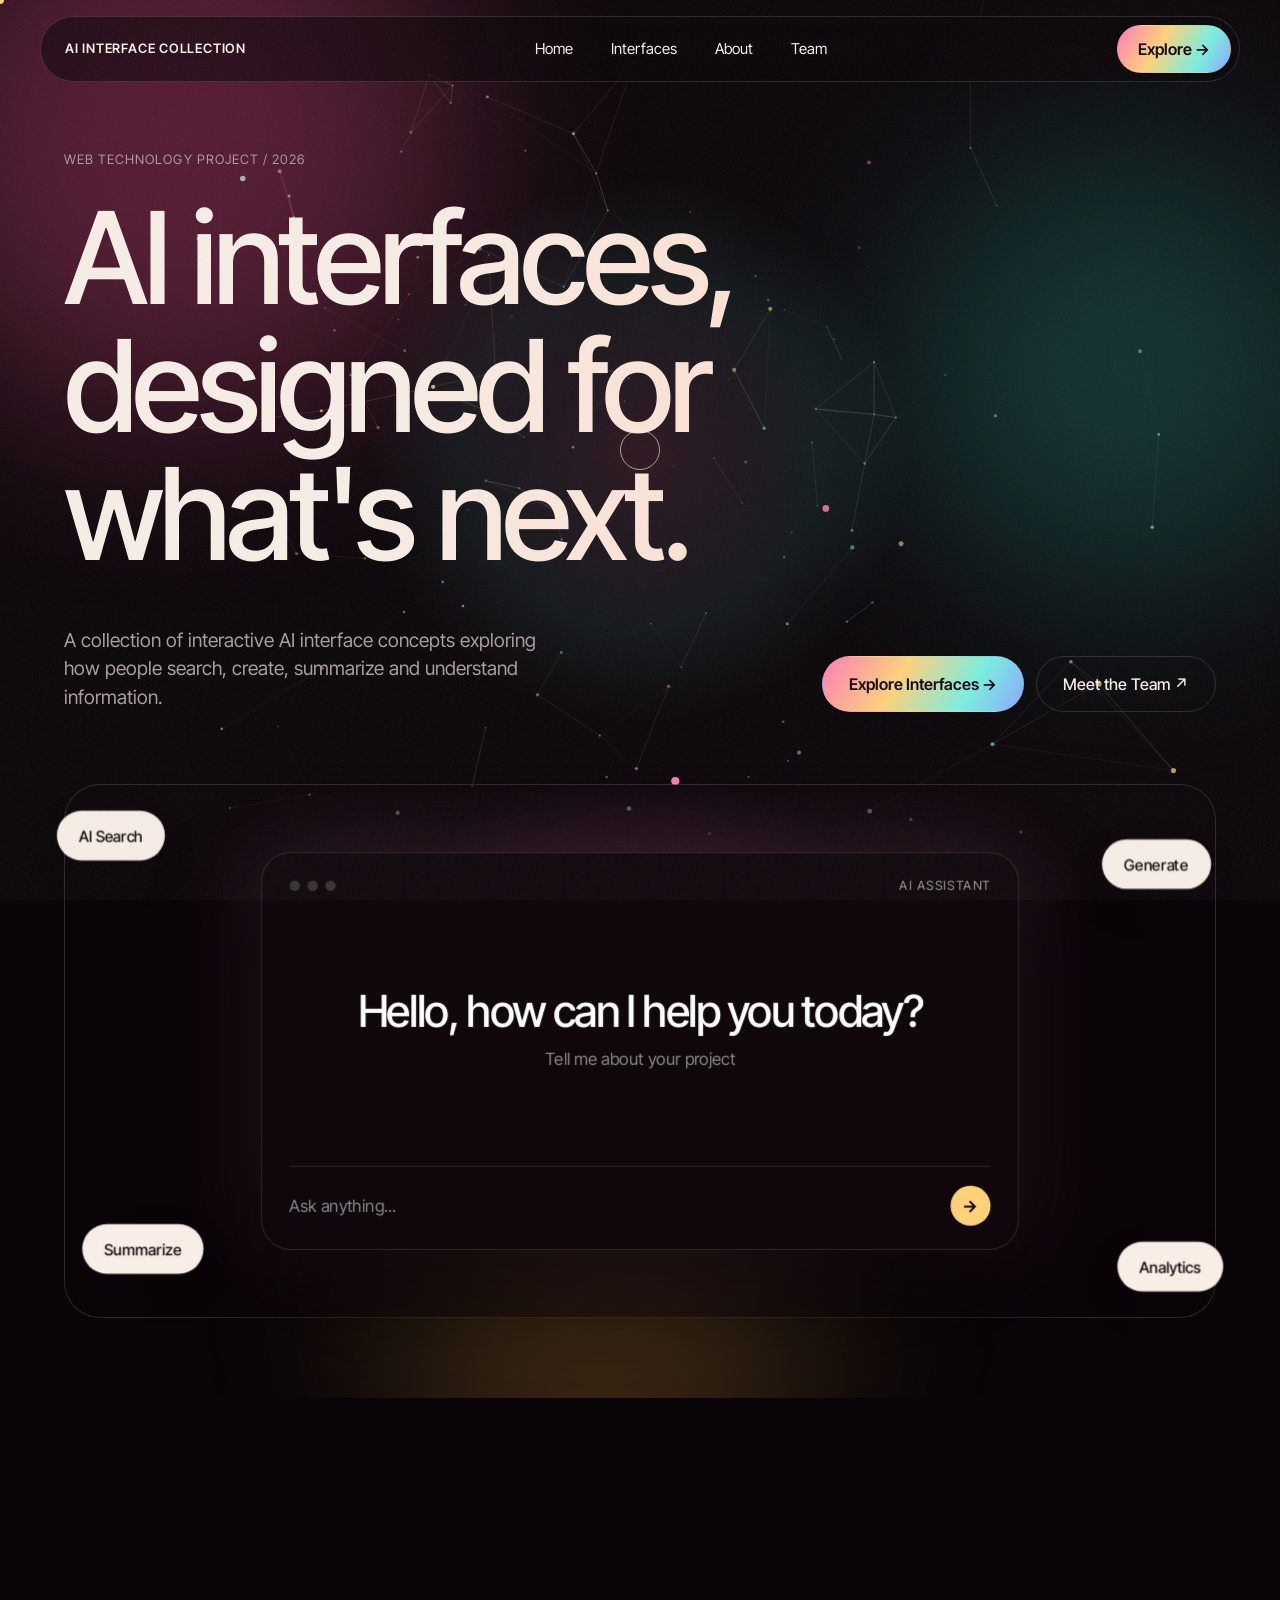
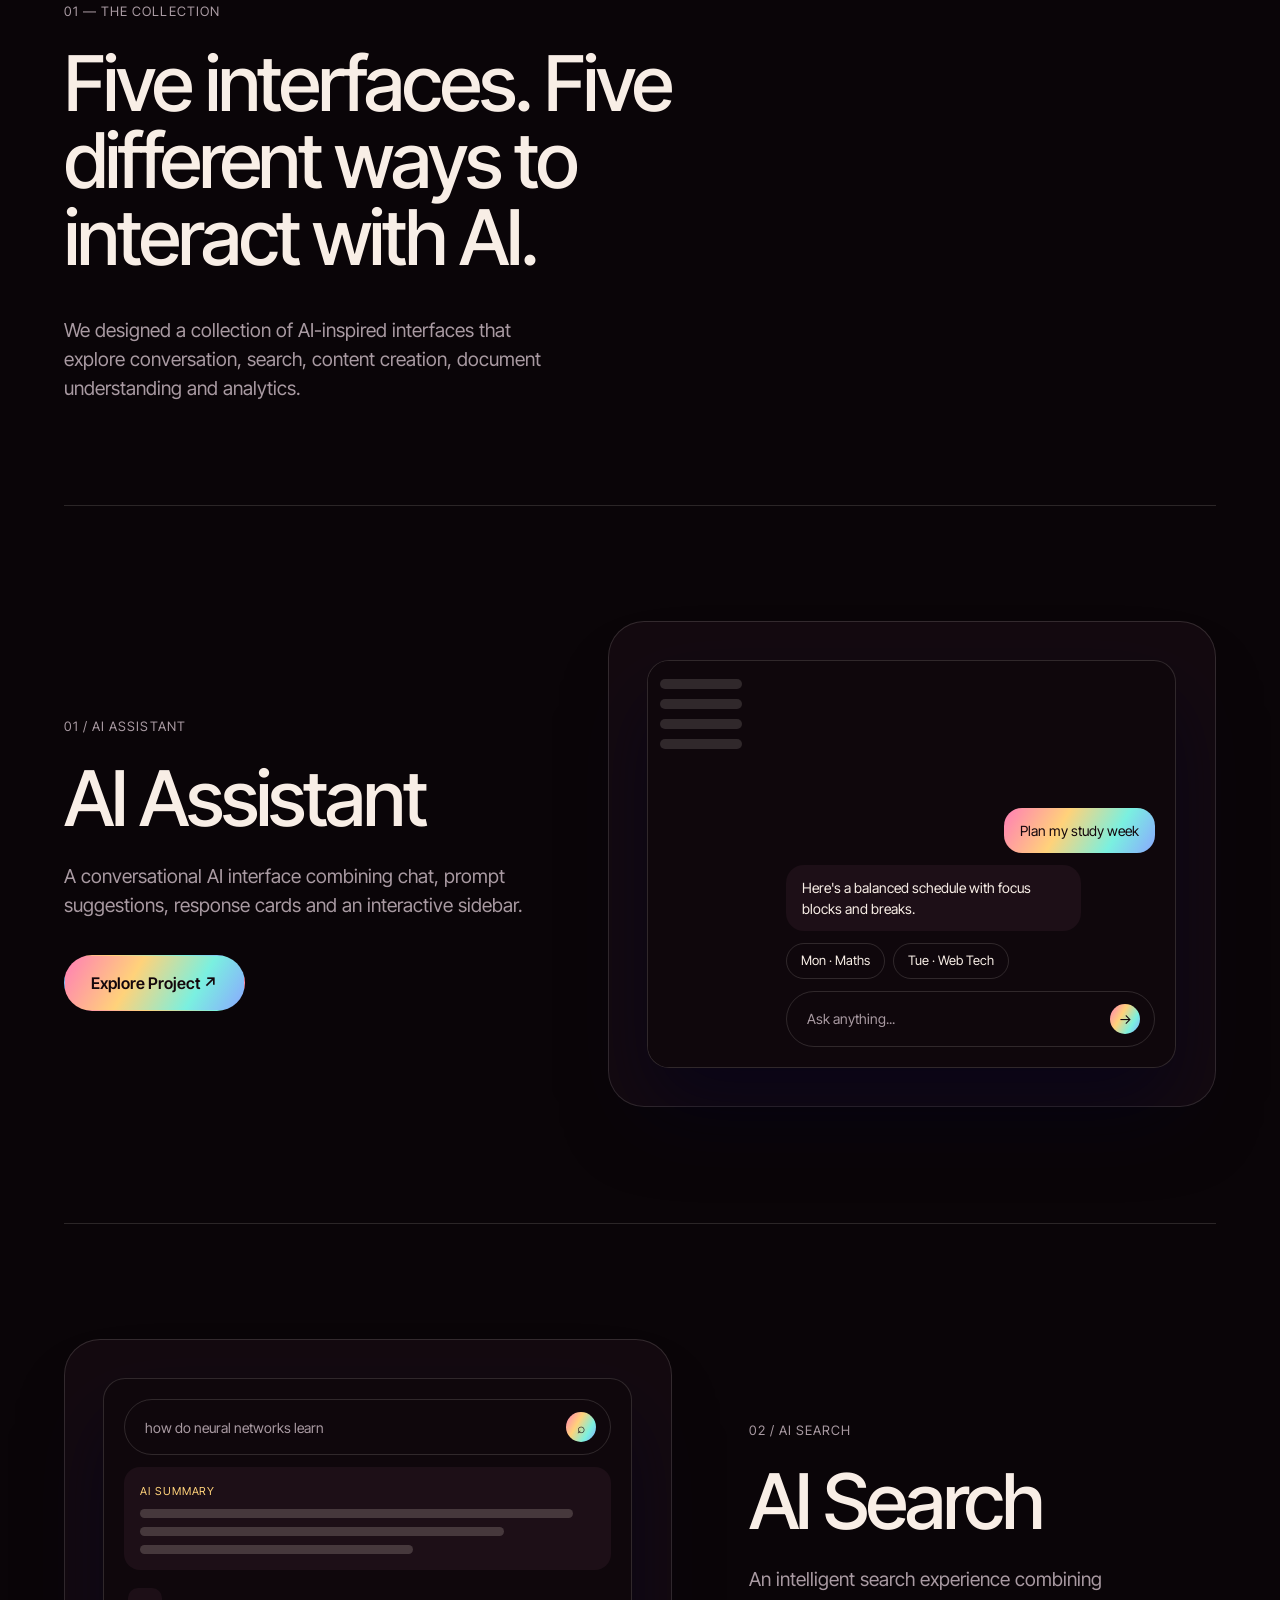
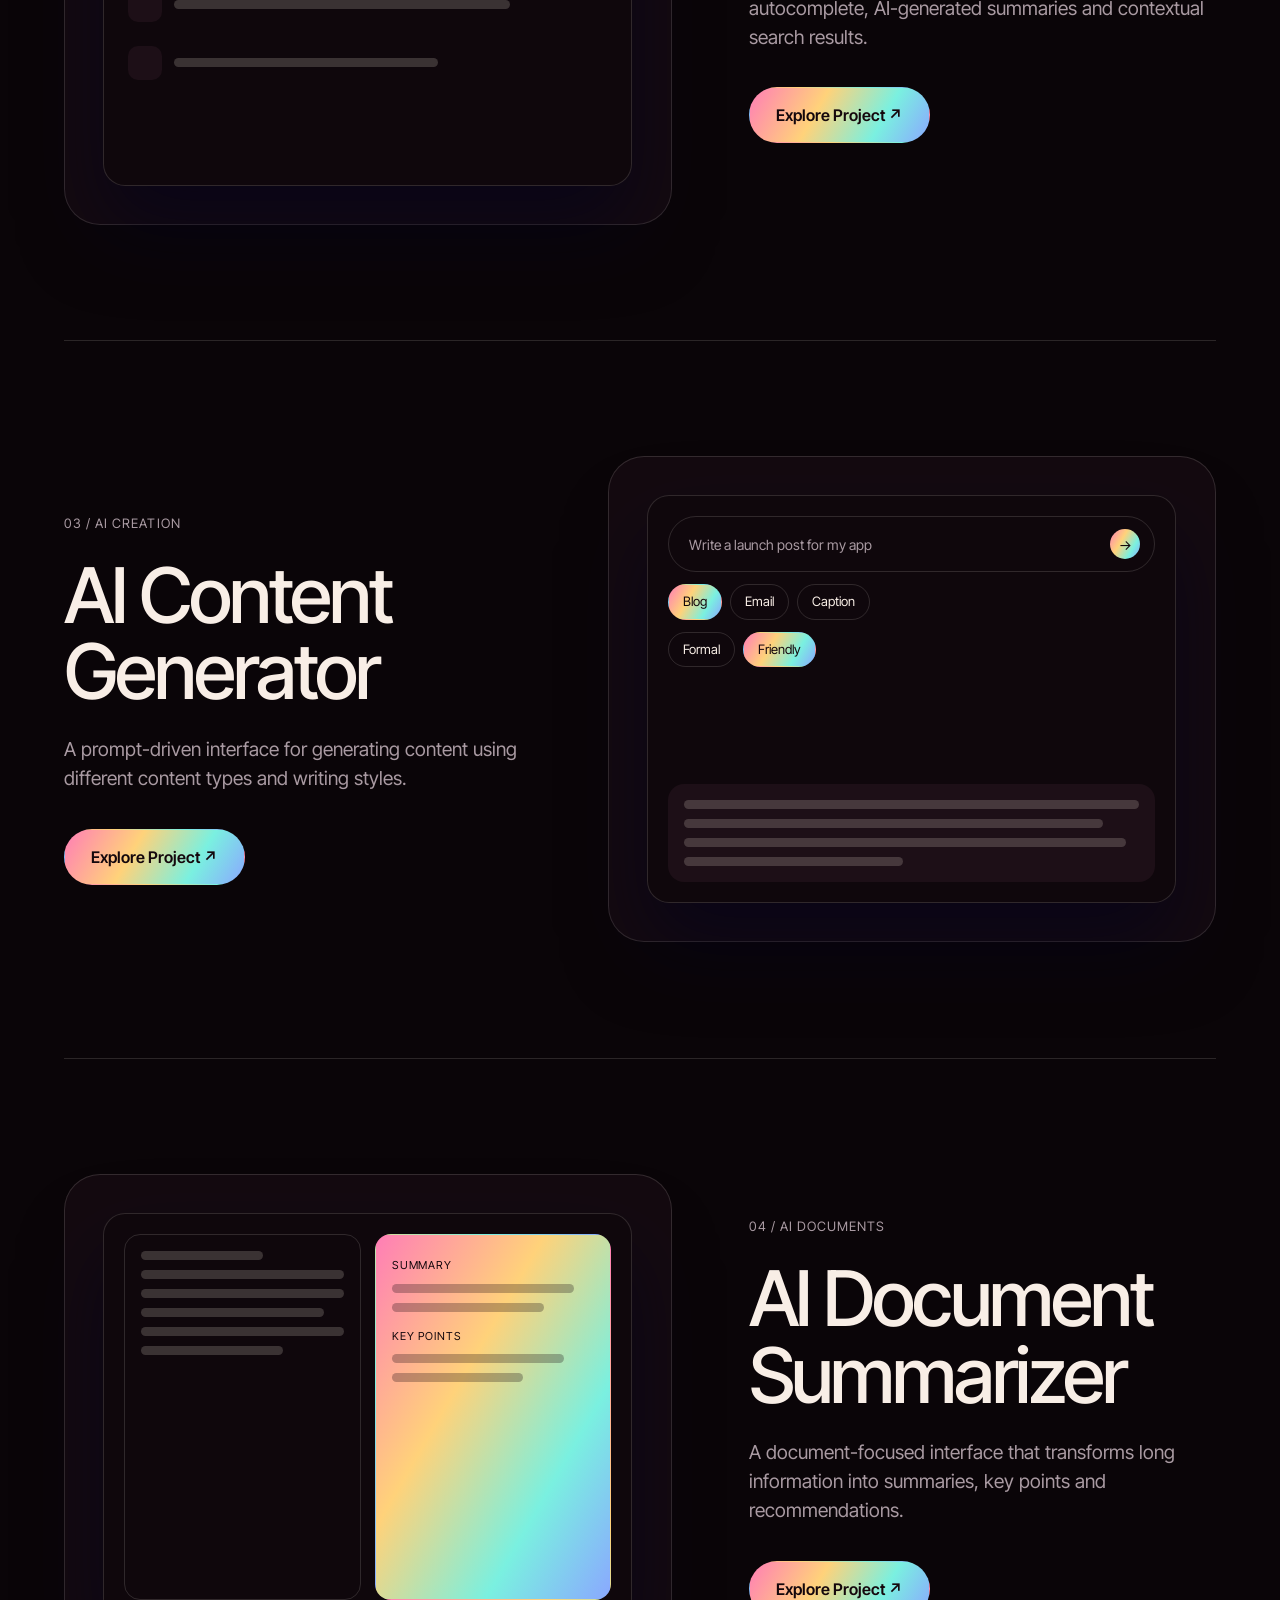
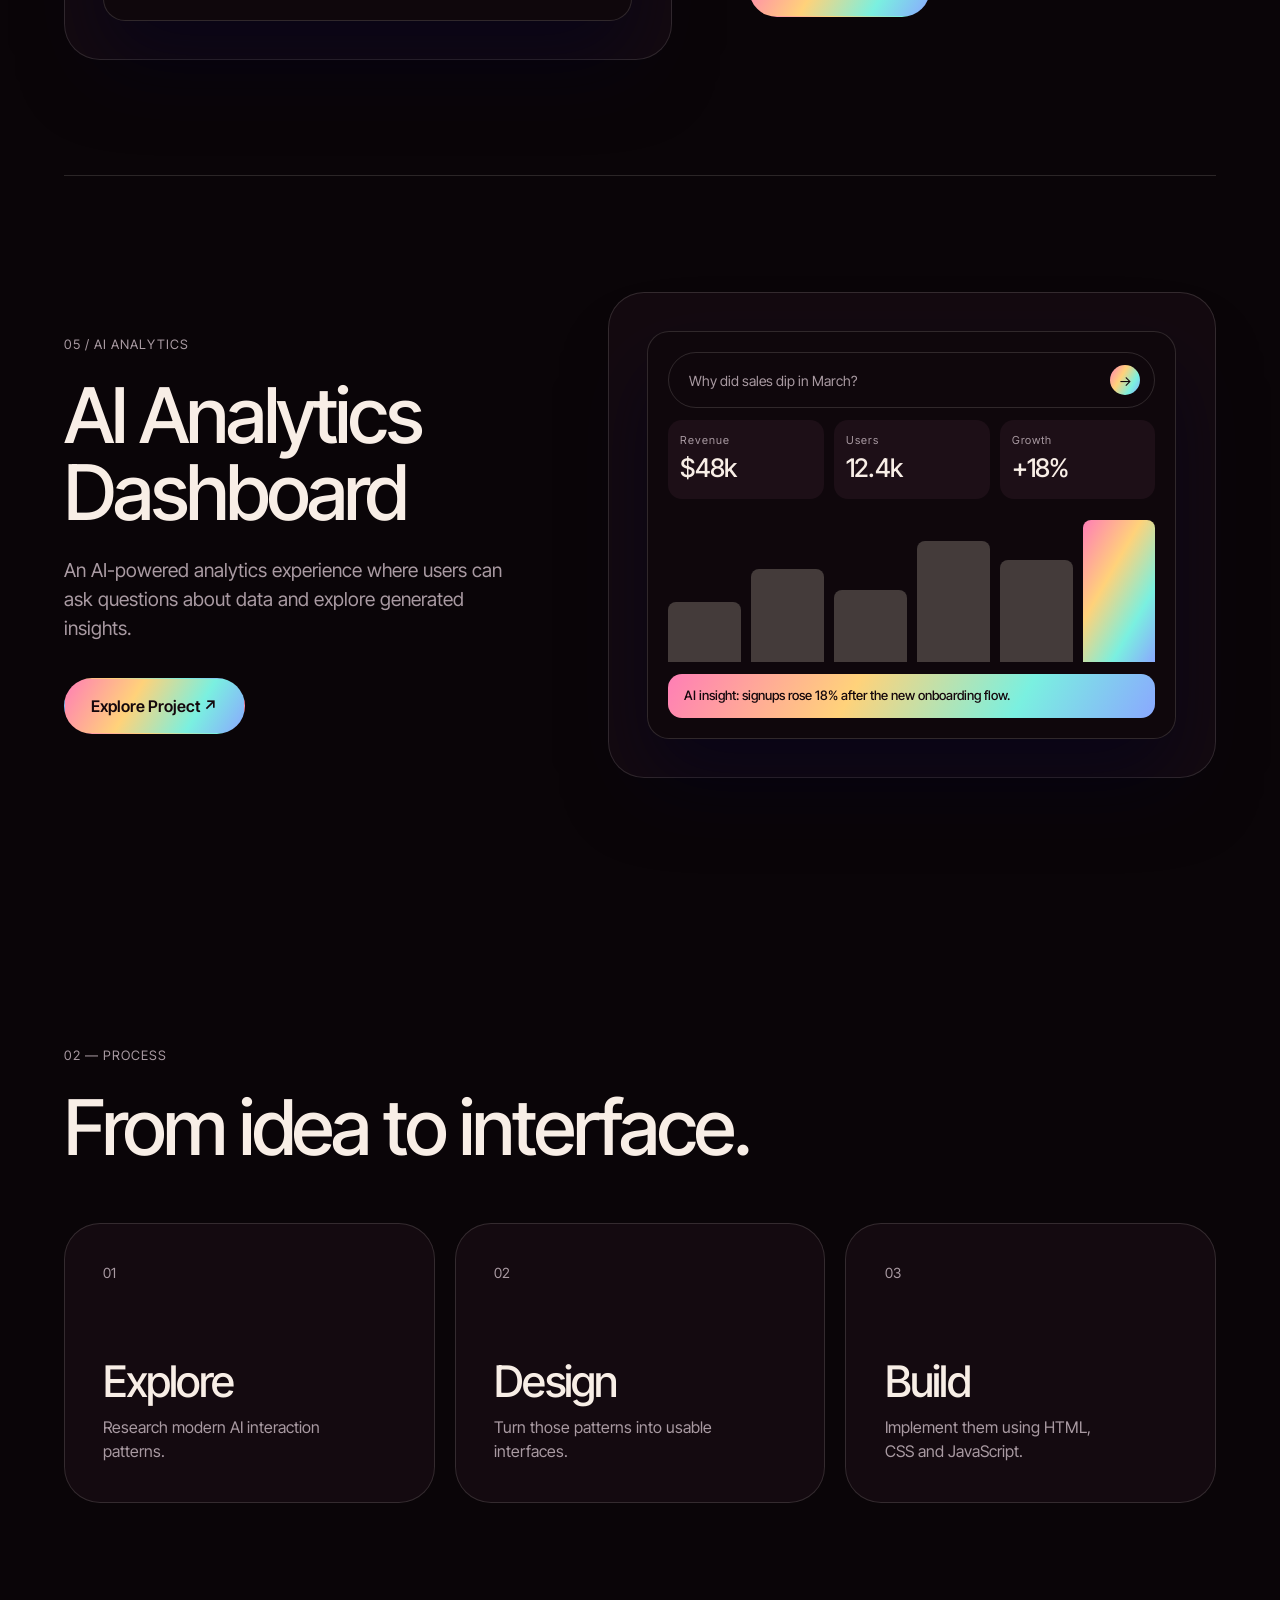
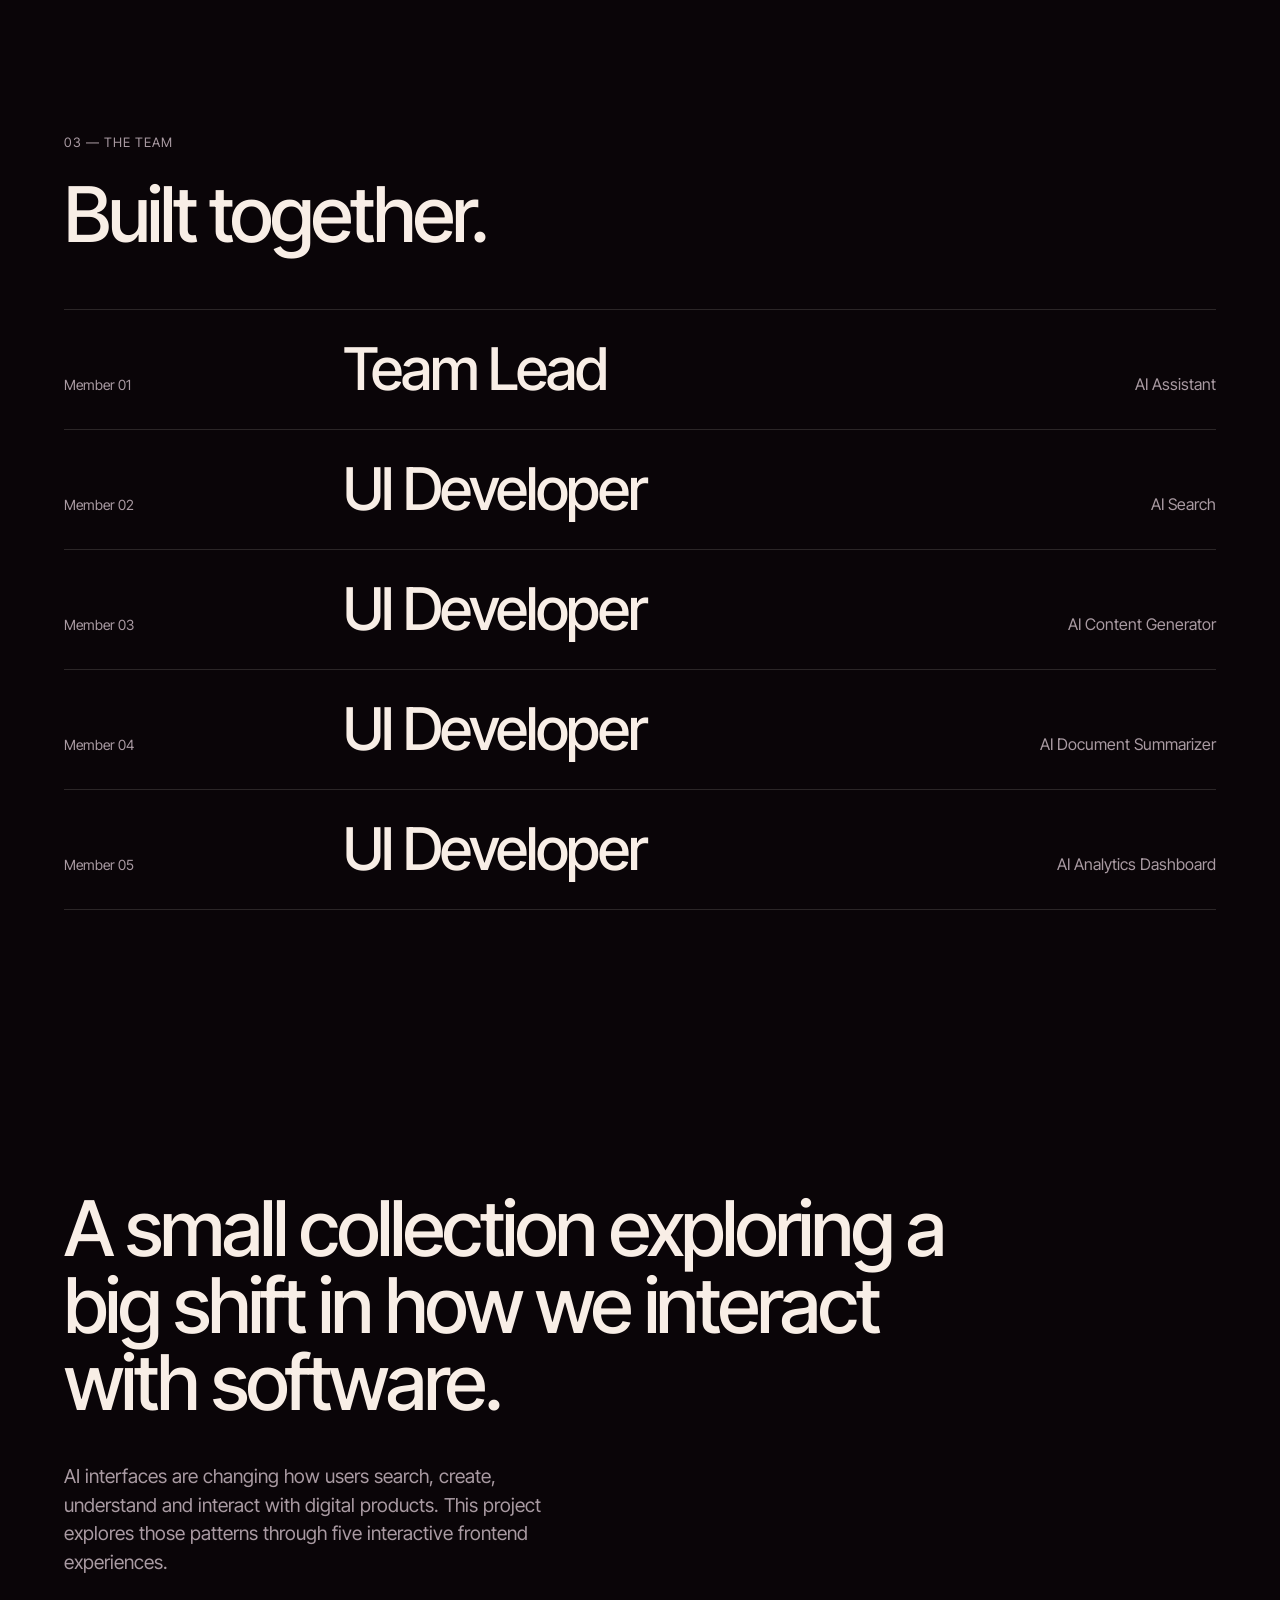
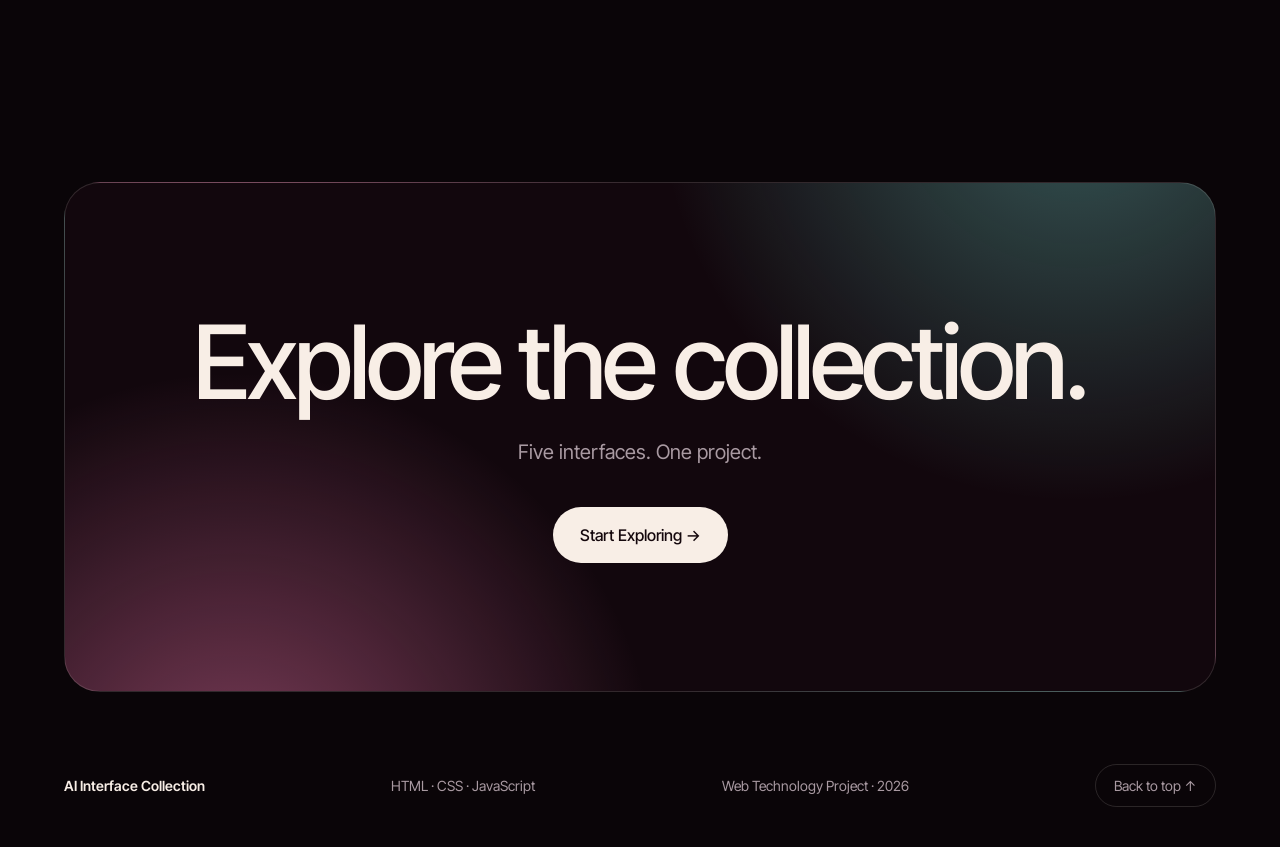
==== index.html @ 24aa1810 "Add files via upload" ====
<!DOCTYPE html>
<html lang="en">
<head>
<meta charset="UTF-8">
<meta name="viewport" content="width=device-width, initial-scale=1">
<title>AI Interface Collection</title>
<link rel="preconnect" href="https://fonts.googleapis.com">
<link rel="preconnect" href="https://fonts.gstatic.com" crossorigin>
<link href="https://fonts.googleapis.com/css2?family=Inter+Tight:wght@400;500;600&display=swap" rel="stylesheet">
<link rel="stylesheet" href="style.css">
</head>
<body>
    <canvas id="bg3d"></canvas>

<!-- NAVIGATION -->
<header class="nav" id="nav">
  <a href="#home" class="logo">AI INTERFACE COLLECTION</a>
  <nav class="links" id="links">
    <a href="#home">Home</a>
    <a href="#interfaces">Interfaces</a>
    <a href="#about">About</a>
    <a href="#team">Team</a>
  </nav>
  <a href="#interfaces" class="pill">Explore →</a>
  <button class="burger" id="burger" aria-label="Open menu"><span></span><span></span></button>
</header>

<main>
<!-- HERO -->
<section class="hero" id="home">
    <div class="aurora"><i></i><i></i><i></i></div>
  <p class="label">WEB TECHNOLOGY PROJECT / 2026</p>
  <h1>AI interfaces,<br>designed for<br>what's next.</h1>
  <div class="hero-row">
    <p class="lead">A collection of interactive AI interface concepts exploring how people search, create, summarize and understand information.</p>
    <div class="btns">
      <a class="btn dark" href="#interfaces">Explore Interfaces →</a>
      <a class="btn" href="#team">Meet the Team ↗</a>
    </div>
  </div>

  <div class="stage">
    <div class="panel">
      <div class="panel-top"><i></i><i></i><i></i><span>AI ASSISTANT</span></div>
      <div class="panel-body">
        <h3>Hello, how can I help you today?</h3>
        <p>Tell me about your project</p>
      </div>
      <div class="panel-input"><span>Ask anything...</span><b>→</b></div>
    </div>
    <span class="chip c1">AI Search</span>
    <span class="chip c2">Generate</span>
    <span class="chip c3">Summarize</span>
    <span class="chip c4">Analytics</span>
  </div>
</section>

<!-- INTRO -->
<section class="intro">
  <p class="label">01 — THE COLLECTION</p>
  <h2>Five interfaces. Five different ways to interact with AI.</h2>
  <p class="lead">We designed a collection of AI-inspired interfaces that explore conversation, search, content creation, document understanding and analytics.</p>
</section>

<!-- PROJECTS -->
<section class="projects" id="interfaces">

  <article class="project rv">
    <div class="info">
      <p class="label">01 / AI ASSISTANT</p>
      <h2>AI Assistant</h2>
      <p class="lead">A conversational AI interface combining chat, prompt suggestions, response cards and an interactive sidebar.</p>
      <a class="btn dark" href="ai-assistant/index.html">Explore Project ↗</a>
    </div>
    <div class="shot"><div class="win chat">
      <aside><i></i><i></i><i></i><i></i></aside>
      <div class="col">
        <div class="bub me">Plan my study week</div>
        <div class="bub ai">Here's a balanced schedule with focus blocks and breaks.</div>
        <div class="cards"><span class="tag">Mon · Maths</span><span class="tag">Tue · Web Tech</span></div>
        <div class="field">Ask anything...<b>→</b></div>
      </div>
    </div></div>
  </article>

  <article class="project rev rv">
    <div class="info">
      <p class="label">02 / AI SEARCH</p>
      <h2>AI Search</h2>
      <p class="lead">An intelligent search experience combining autocomplete, AI-generated summaries and contextual search results.</p>
      <a class="btn dark" href="ai-search/index.html">Explore Project ↗</a>
    </div>
    <div class="shot"><div class="win">
      <div class="field">how do neural networks learn<b>⌕</b></div>
      <div class="sum"><small>AI SUMMARY</small><div class="ln" style="--w:95%"></div><div class="ln" style="--w:80%"></div><div class="ln" style="--w:60%"></div></div>
      <div class="res"><b></b><div class="ln" style="--w:70%"></div></div>
      <div class="res"><b></b><div class="ln" style="--w:55%"></div></div>
    </div></div>
  </article>

  <article class="project rv">
    <div class="info">
      <p class="label">03 / AI CREATION</p>
      <h2>AI Content Generator</h2>
      <p class="lead">A prompt-driven interface for generating content using different content types and writing styles.</p>
      <a class="btn dark" href="ai-content-generator/index.html">Explore Project ↗</a>
    </div>
    <div class="shot"><div class="win">
      <div class="field">Write a launch post for my app<b>→</b></div>
      <div class="cards"><span class="tag on">Blog</span><span class="tag">Email</span><span class="tag">Caption</span></div>
      <div class="cards"><span class="tag">Formal</span><span class="tag on">Friendly</span></div>
      <div class="out"><div class="ln" style="--w:100%"></div><div class="ln" style="--w:92%"></div><div class="ln" style="--w:97%"></div><div class="ln" style="--w:48%"></div></div>
    </div></div>
  </article>

  <article class="project rev rv">
    <div class="info">
      <p class="label">04 / AI DOCUMENTS</p>
      <h2>AI Document Summarizer</h2>
      <p class="lead">A document-focused interface that transforms long information into summaries, key points and recommendations.</p>
      <a class="btn dark" href="ai-document-summarizer/index.html">Explore Project ↗</a>
    </div>
    <div class="shot"><div class="win split">
      <div class="doc"><div class="ln" style="--w:60%"></div><div class="ln" style="--w:100%"></div><div class="ln" style="--w:100%"></div><div class="ln" style="--w:90%"></div><div class="ln" style="--w:100%"></div><div class="ln" style="--w:70%"></div></div>
      <div class="doc dark-doc"><small>SUMMARY</small><div class="ln" style="--w:90%"></div><div class="ln" style="--w:75%"></div><small>KEY POINTS</small><div class="ln" style="--w:85%"></div><div class="ln" style="--w:65%"></div></div>
    </div></div>
  </article>

  <article class="project rv">
    <div class="info">
      <p class="label">05 / AI ANALYTICS</p>
      <h2>AI Analytics Dashboard</h2>
      <p class="lead">An AI-powered analytics experience where users can ask questions about data and explore generated insights.</p>
      <a class="btn dark" href="ai-analytics-dashboard/index.html">Explore Project ↗</a>
    </div>
    <div class="shot"><div class="win">
      <div class="field">Why did sales dip in March?<b>→</b></div>
      <div class="stats"><div><small>Revenue</small><strong>$48k</strong></div><div><small>Users</small><strong>12.4k</strong></div><div><small>Growth</small><strong>+18%</strong></div></div>
      <div class="bars"><i style="--h:40%"></i><i style="--h:62%"></i><i style="--h:48%"></i><i style="--h:80%"></i><i style="--h:68%"></i><i class="hi" style="--h:94%"></i></div>
      <div class="insight">AI insight: signups rose 18% after the new onboarding flow.</div>
    </div></div>
  </article>
</section>

<!-- PROCESS -->
<section class="process">
  <p class="label">02 — PROCESS</p>
  <h2>From idea to interface.</h2>
  <div class="steps">
    <div class="step rv"><span>01</span><h3>Explore</h3><p>Research modern AI interaction patterns.</p></div>
    <div class="step rv"><span>02</span><h3>Design</h3><p>Turn those patterns into usable interfaces.</p></div>
    <div class="step rv"><span>03</span><h3>Build</h3><p>Implement them using HTML, CSS and JavaScript.</p></div>
  </div>
</section>

<!-- TEAM -->
<section class="team" id="team">
  <p class="label">03 — THE TEAM</p>
  <h2>Built together.</h2>
  <ul class="members">
    <li class="rv"><span>Member 01</span><h3>Team Lead</h3><em>AI Assistant</em></li>
    <li class="rv"><span>Member 02</span><h3>UI Developer</h3><em>AI Search</em></li>
    <li class="rv"><span>Member 03</span><h3>UI Developer</h3><em>AI Content Generator</em></li>
    <li class="rv"><span>Member 04</span><h3>UI Developer</h3><em>AI Document Summarizer</em></li>
    <li class="rv"><span>Member 05</span><h3>UI Developer</h3><em>AI Analytics Dashboard</em></li>
  </ul>
</section>

<!-- ABOUT -->
<section class="about" id="about">
  <h2>A small collection exploring a big shift in how we interact with software.</h2>
  <p class="lead">AI interfaces are changing how users search, create, understand and interact with digital products. This project explores those patterns through five interactive frontend experiences.</p>
</section>

<!-- CTA -->
<section class="cta">
  <div class="cta-box">
    <h2>Explore the collection.</h2>
    <p>Five interfaces. One project.</p>
    <button class="btn light" id="startBtn">Start Exploring →</button>
  </div>
</section>
</main>

<footer>
  <strong>AI Interface Collection</strong>
  <span>HTML · CSS · JavaScript</span>
  <span>Web Technology Project · 2026</span>
  <button id="toTop">Back to top ↑</button>
</footer>

<script src="script.js"></script>
</body>
</html>
---- style.css ----
:root{--ink:#0a0a0a;--paper:#fff;--off:#f5f5f3;--line:#e4e4e0;--mute:#6b6b66;--acc:#4f5bff;--r:36px}
*{box-sizing:border-box;margin:0;padding:0}
html{scroll-behavior:smooth;scroll-padding-top:90px}
body{font-family:'Inter Tight',system-ui,sans-serif;background:var(--paper);color:var(--ink);line-height:1.5;-webkit-font-smoothing:antialiased}
a{color:inherit;text-decoration:none}
ul{list-style:none}
button{font:inherit;color:inherit;border:0;background:none;cursor:pointer}
:focus-visible{outline:2px solid var(--acc);outline-offset:3px}
section,footer{padding-left:clamp(20px,5vw,72px);padding-right:clamp(20px,5vw,72px)}

/* Type */
h1,h2,h3{font-weight:500;letter-spacing:-.04em;line-height:1}
h1{font-size:clamp(52px,10vw,150px)}
h2{font-size:clamp(36px,6vw,92px)}
.label{font-size:13px;letter-spacing:.08em;color:var(--mute);margin-bottom:24px}
.lead{font-size:clamp(17px,1.5vw,22px);color:var(--mute);max-width:46ch;line-height:1.5}

/* Buttons */
.btn,.pill{display:inline-flex;align-items:center;gap:8px;padding:15px 26px;border-radius:999px;border:1px solid var(--line);font-weight:500;transition:.3s}
.btn:hover{transform:translateY(-3px);border-color:var(--ink)}
.btn.dark,.pill{background:var(--ink);color:#fff;border-color:var(--ink)}
.btn.dark:hover,.pill:hover{background:var(--acc);border-color:var(--acc)}
.btn.light{background:#fff;color:var(--ink)}
.btn.light:hover{background:var(--acc);color:#fff}
.pill{padding:11px 20px}

/* Nav */
.nav{position:fixed;top:16px;left:50%;transform:translateX(-50%);width:min(1200px,calc(100% - 32px));z-index:50;display:flex;align-items:center;justify-content:space-between;gap:20px;padding:8px 8px 8px 24px;border-radius:999px;background:rgba(255,255,255,.6);backdrop-filter:blur(14px);border:1px solid transparent;transition:.35s}
.nav.scrolled{background:rgba(255,255,255,.92);border-color:var(--line);box-shadow:0 10px 40px rgba(0,0,0,.08);top:10px}
.logo{font-weight:600;font-size:13px;letter-spacing:.06em}
.links{display:flex;gap:6px}
.links a{padding:9px 16px;border-radius:999px;font-size:15px;transition:.25s}
.links a:hover{background:var(--off)}
.burger{display:none;width:44px;height:44px;border-radius:50%;background:var(--ink);position:relative}
.burger span{position:absolute;left:14px;width:16px;height:2px;background:#fff;transition:.3s}
.burger span:first-child{top:17px}.burger span:last-child{top:25px}
.burger.open span:first-child{top:21px;transform:rotate(45deg)}
.burger.open span:last-child{top:21px;transform:rotate(-45deg)}

/* Hero */
.hero{min-height:100vh;padding-top:150px;padding-bottom:80px}
.hero-row{display:flex;justify-content:space-between;align-items:flex-end;gap:32px;flex-wrap:wrap;margin-top:48px}
.btns{display:flex;gap:12px;flex-wrap:wrap}
.stage{position:relative;margin-top:72px;background:var(--off);border-radius:var(--r);padding:clamp(24px,6vw,80px);display:grid;place-items:center}
.panel{width:min(720px,100%);background:var(--ink);color:#fff;border-radius:28px;padding:22px 26px;box-shadow:0 40px 90px rgba(0,0,0,.25);animation:float 7s ease-in-out infinite}
.panel-top{display:flex;gap:7px;align-items:center;font-size:12px;letter-spacing:.08em;color:#9a9a96}
.panel-top i{width:10px;height:10px;border-radius:50%;background:#333}
.panel-top span{margin-left:auto}
.panel-body{padding:clamp(40px,7vw,90px) 0;text-align:center}
.panel-body h3{font-size:clamp(24px,3.4vw,42px)}
.panel-body p{color:#8a8a86;margin-top:12px}
.panel-input{display:flex;justify-content:space-between;align-items:center;border-top:1px solid #2a2a2a;padding-top:18px;color:#8a8a86}
.panel-input b{width:38px;height:38px;border-radius:50%;background:var(--acc);color:#fff;display:grid;place-items:center}
.chip{position:absolute;background:#fff;padding:12px 20px;border-radius:999px;font-size:14px;font-weight:500;box-shadow:0 14px 40px rgba(0,0,0,.1);transition:.4s;animation:float 6s ease-in-out infinite}
.chip:hover{transform:scale(1.1) rotate(-3deg);background:var(--acc);color:#fff}
.c1{top:9%;left:4%}.c2{top:14%;right:5%;animation-delay:-2s}.c3{bottom:12%;left:6%;animation-delay:-4s}.c4{bottom:9%;right:4%;animation-delay:-1s}
@keyframes float{50%{transform:translateY(-10px)}}

/* Intro / About */
.intro,.about{padding-top:clamp(100px,16vw,240px);padding-bottom:clamp(60px,8vw,120px)}
.intro h2,.about h2{max-width:16ch;margin-bottom:40px}
.about h2{max-width:20ch}

/* Projects */
.project{display:grid;grid-template-columns:1fr 1.3fr;gap:clamp(32px,6vw,96px);align-items:center;padding:clamp(60px,9vw,140px) 0;border-top:1px solid var(--line)}
.project.rev{grid-template-columns:1.3fr 1fr}
.project.rev .info{order:2}
.info h2{margin-bottom:24px}
.info .lead{margin-bottom:36px}
.shot{background:var(--off);border-radius:var(--r);padding:clamp(18px,3vw,44px);aspect-ratio:5/4;transition:.5s cubic-bezier(.2,.8,.2,1)}
.project:hover .shot{transform:scale(1.02);background:#ecece9}
.win{height:100%;background:#fff;border:1px solid var(--line);border-radius:22px;box-shadow:0 24px 60px rgba(0,0,0,.07);padding:20px;display:flex;flex-direction:column;gap:12px;overflow:hidden}
.field{display:flex;justify-content:space-between;align-items:center;border:1px solid var(--line);border-radius:999px;padding:12px 14px 12px 20px;font-size:14px;color:var(--mute)}
.field b{width:30px;height:30px;border-radius:50%;background:var(--ink);color:#fff;display:grid;place-items:center;font-weight:400}
.ln{height:9px;border-radius:5px;background:var(--line);width:var(--w,100%)}
.tag{padding:7px 14px;border-radius:999px;border:1px solid var(--line);font-size:13px}
.tag.on{background:var(--ink);color:#fff;border-color:var(--ink)}
.cards{display:flex;gap:8px;flex-wrap:wrap}
small{font-size:11px;letter-spacing:.08em;color:var(--mute)}
/* chat */
.chat{flex-direction:row;padding:0}
.chat aside{width:20%;background:var(--off);padding:18px 12px;display:flex;flex-direction:column;gap:10px}
.chat aside i{height:10px;border-radius:5px;background:var(--line)}
.chat .col{flex:1;padding:20px;display:flex;flex-direction:column;gap:12px;justify-content:flex-end}
.bub{padding:12px 16px;border-radius:18px;font-size:14px;max-width:80%}
.bub.me{align-self:flex-end;background:var(--ink);color:#fff}
.bub.ai{background:var(--off)}
/* search */
.sum{background:var(--off);border-radius:16px;padding:16px;display:flex;flex-direction:column;gap:9px}
.sum small{color:var(--acc)}
.res{display:flex;gap:12px;align-items:center;padding:6px 4px}
.res b{width:34px;height:34px;border-radius:10px;background:var(--line);flex:none}
.res .ln{flex:1;width:auto;max-width:var(--w)}
/* generator */
.out{margin-top:auto;display:flex;flex-direction:column;gap:10px;padding:16px;border-radius:16px;background:var(--off)}
/* summarizer */
.split{flex-direction:row;gap:14px}
.doc{flex:1;border:1px solid var(--line);border-radius:16px;padding:16px;display:flex;flex-direction:column;gap:10px}
.dark-doc{background:var(--ink);border-color:var(--ink)}
.dark-doc .ln{background:#333}
.dark-doc small{color:#9a9a96;margin-top:6px}
/* analytics */
.stats{display:grid;grid-template-columns:repeat(3,1fr);gap:10px}
.stats div{background:var(--off);border-radius:14px;padding:12px}
.stats small{display:block}
.stats strong{font-size:clamp(18px,2vw,26px);font-weight:500;letter-spacing:-.03em}
.bars{flex:1;display:flex;align-items:flex-end;gap:10px;min-height:70px}
.bars i{flex:1;height:var(--h);background:var(--line);border-radius:8px 8px 0 0;transition:.4s}
.bars i.hi{background:var(--acc)}
.project:hover .bars i{background:#cfcfca}.project:hover .bars i.hi{background:var(--acc)}
.insight{background:var(--ink);color:#fff;border-radius:14px;padding:12px 16px;font-size:13px}

/* Process */
.process,.team{padding-top:clamp(80px,12vw,180px);padding-bottom:clamp(40px,6vw,80px)}
.process h2,.team h2{margin-bottom:56px}
.steps{display:grid;grid-template-columns:repeat(3,1fr);gap:20px}
.step{background:var(--off);border-radius:var(--r);padding:clamp(28px,3vw,44px);min-height:280px;display:flex;flex-direction:column;transition:.4s}
.step:hover{background:var(--ink);color:#fff;transform:translateY(-6px)}
.step span{font-size:14px;color:var(--mute);margin-bottom:auto}
.step h3{font-size:clamp(30px,3.4vw,48px);margin:60px 0 12px}
.step p{color:var(--mute);max-width:26ch}

/* Team */
.members li{display:grid;grid-template-columns:1fr 2fr 1.3fr;align-items:baseline;gap:20px;padding:30px 0;border-top:1px solid var(--line);transition:.35s}
.members li:last-child{border-bottom:1px solid var(--line)}
.members li:hover{padding-left:20px;color:var(--acc)}
.members span{font-size:14px;color:var(--mute)}
.members h3{font-size:clamp(28px,4.6vw,68px)}
.members em{font-style:normal;color:var(--mute);text-align:right}

/* CTA */
.cta{padding-top:clamp(60px,8vw,120px);padding-bottom:40px}
.cta-box{background:var(--ink);color:#fff;border-radius:var(--r);padding:clamp(60px,10vw,160px) clamp(24px,5vw,80px);text-align:center}
.cta-box h2{font-size:clamp(40px,8vw,120px);margin-bottom:24px}
.cta-box p{color:#8a8a86;font-size:20px;margin-bottom:40px}

/* Footer */
footer{display:flex;justify-content:space-between;align-items:center;gap:20px;flex-wrap:wrap;padding-top:32px;padding-bottom:40px;font-size:14px;color:var(--mute)}
footer strong{color:var(--ink);font-weight:600}
footer button{padding:10px 18px;border:1px solid var(--line);border-radius:999px;transition:.3s}
footer button:hover{background:var(--ink);color:#fff}

/* Reveal */
.rv{opacity:0;transform:translateY(32px);transition:opacity .9s ease,transform .9s cubic-bezier(.2,.8,.2,1)}
.rv.in{opacity:1;transform:none}

/* Tablet */
@media(max-width:1000px){
  .project,.project.rev{grid-template-columns:1fr}
  .project.rev .info{order:0}
  .steps{grid-template-columns:1fr}
  .step{min-height:220px}
  .members li{grid-template-columns:1fr 1fr}
  .members h3{grid-column:1/-1;order:2}
  .members em{text-align:right}
}
/* Mobile */
@media(max-width:700px){
  .burger{display:block}
  .pill{display:none}
  .links{position:absolute;top:calc(100% + 8px);left:0;right:0;flex-direction:column;background:#fff;border:1px solid var(--line);border-radius:28px;padding:12px;box-shadow:0 20px 50px rgba(0,0,0,.12);display:none}
  .links.open{display:flex}
  .links a{padding:14px 16px;font-size:18px}
  .hero{padding-top:120px}
  .chip{display:none}
  footer{flex-direction:column;align-items:flex-start}
  .shot{aspect-ratio:auto;min-height:340px}
}
@media(prefers-reduced-motion:reduce){
  *{animation:none!important;transition:none!important;scroll-behavior:auto!important}
  .rv{opacity:1;transform:none}
}
/* ===== Klein Voltage palette + 3D background (edit colors here only) ===== */
:root{
  --paper:#1024ff; --ink:#fff4e0; --off:#0b16c4; --line:rgba(255,244,224,.22); --mute:#b8bfff;
  --acc:#d6ff3d; --hot:#ff5b1f;
  --card:#050a3f; --card2:#0a1260; --on-acc:#0a0f3a;
  --grad:linear-gradient(135deg,#d6ff3d 0%,#ffb13d 55%,#ff5b1f 100%);
}
body{background:var(--paper)}
#bg3d{position:fixed;inset:0;width:100%;height:100%;z-index:-1;pointer-events:none}

/* Nav + buttons */
.nav{background:color-mix(in srgb,var(--paper) 55%,transparent);border-color:var(--line)}
.nav.scrolled{background:color-mix(in srgb,var(--paper) 90%,transparent);box-shadow:0 10px 40px rgba(0,0,40,.4)}
.links a:hover{background:var(--off)}
.burger{background:var(--acc)}
.burger span{background:var(--on-acc)}
.btn{color:var(--ink)}
.btn.dark,.pill{background:var(--grad);border-color:transparent;color:var(--on-acc);font-weight:600}
.btn.dark:hover,.pill:hover{background:var(--grad);filter:brightness(1.08);box-shadow:0 12px 40px rgba(214,255,61,.4)}
.btn.light{background:var(--ink);color:var(--on-acc)}
.btn.light:hover{background:var(--acc)}
footer button:hover{background:var(--acc);color:var(--on-acc);border-color:transparent}

/* Hero glows */
.hero{position:relative;isolation:isolate}
.aurora{position:absolute;inset:0;z-index:-1;overflow:hidden;pointer-events:none}
.aurora i{position:absolute;border-radius:50%;filter:blur(100px);opacity:.35;translate:calc(var(--ax,0)*50px) calc(var(--ay,0)*50px);animation:drift 14s ease-in-out infinite alternate}
.aurora i:nth-child(1){width:44vw;height:44vw;left:-8%;top:-10%;background:#ff5b1f}
.aurora i:nth-child(2){width:36vw;height:36vw;right:-6%;top:10%;background:#d6ff3d;opacity:.22;animation-delay:-5s}
.aurora i:nth-child(3){width:34vw;height:34vw;left:30%;bottom:-8%;background:#00d9ff;opacity:.3;animation-delay:-9s}
@keyframes drift{to{transform:translate(6vw,4vw) scale(1.15)}}

/* 3D hero stage: panel and chips sit at different depths */
.stage{background:color-mix(in srgb,var(--card) 45%,transparent);border:1px solid var(--line);transform-style:preserve-3d;transform:perspective(1400px) rotateX(var(--rx,0deg)) rotateY(var(--ry,0deg));transition:transform .2s ease-out}
.stage::before{content:"";position:absolute;inset:0;border-radius:inherit;pointer-events:none;background:radial-gradient(500px circle at var(--mx,50%) var(--my,50%),rgba(214,255,61,.16),transparent 60%)}
.panel{background:var(--card);border:1px solid var(--line);transform:translateZ(70px);animation:bob 7s ease-in-out infinite;box-shadow:0 50px 100px rgba(0,0,30,.6),0 0 90px rgba(214,255,61,.15)}
.panel-input b{background:var(--acc);color:var(--on-acc)}
.chip{background:var(--ink);color:var(--on-acc);border:0;transform:translateZ(130px);animation:bob 6s ease-in-out infinite}
.chip:hover{background:var(--acc);transform:translateZ(170px) scale(1.1)}
@keyframes bob{50%{translate:0 -12px}}

/* 3D project previews with glare */
.shot{position:relative;transform-style:preserve-3d;will-change:transform;background:var(--off);border:1px solid var(--line)}
.project:hover .shot{background:var(--card2)}
.shot .win{background:var(--card);border-color:var(--line);transform:translateZ(45px);box-shadow:0 40px 80px rgba(0,0,30,.55)}
.shot::after{content:"";position:absolute;inset:0;border-radius:inherit;pointer-events:none;opacity:0;transition:opacity .3s;transform:translateZ(90px);background:radial-gradient(380px circle at var(--gx,50%) var(--gy,50%),rgba(255,244,224,.18),transparent 60%)}
.shot:hover::after{opacity:1}

/* Mock interface colors */
.ln{background:rgba(255,244,224,.18)}
.chat aside{background:#030733}
.bub.ai,.sum,.out,.stats div,.res b{background:var(--card2)}
.field b,.tag.on,.bub.me{background:var(--acc);color:var(--on-acc);border-color:transparent}
.dark-doc{background:var(--acc);border-color:var(--acc)}
.dark-doc .ln{background:rgba(10,15,58,.3)}
.dark-doc small{color:var(--on-acc)}
.insight{background:var(--acc);color:var(--on-acc);font-weight:500}
.bars i,.project:hover .bars i{background:rgba(255,244,224,.22)}
.bars i.hi,.project:hover .bars i.hi{background:var(--grad)}

/* Process cards + CTA */
.step{background:var(--off);border:1px solid var(--line);transform-style:preserve-3d}
.step:hover{background:var(--acc);color:var(--on-acc)}
.step:hover p,.step:hover span{color:rgba(10,15,58,.7)}
.step.rv.in{transition:transform .15s ease-out,background .4s,color .4s,opacity .9s}
.cta-box{background:var(--acc);color:var(--on-acc)}
.cta-box p{color:rgba(10,15,58,.7)}
.cta-box .btn.light{background:var(--on-acc);color:var(--ink)}
.cta-box .btn.light:hover{background:var(--ink);color:var(--on-acc)}

/* Cursor: dot, ring and page-wide glow */
.glow{position:fixed;top:0;left:0;width:560px;height:560px;margin:-280px 0 0 -280px;border-radius:50%;pointer-events:none;z-index:-1;background:radial-gradient(circle,rgba(214,255,61,.14),rgba(255,91,31,.1) 45%,transparent 70%)}
.cur,.ring{position:fixed;top:0;left:0;pointer-events:none;z-index:999;border-radius:50%}
.cur{width:8px;height:8px;margin:-4px 0 0 -4px;background:var(--acc)}
.ring{width:40px;height:40px;margin:-20px 0 0 -20px;border:1px solid rgba(255,244,224,.6);transition:width .25s,height .25s,margin .25s,background .25s,border-color .25s}
.ring.hov{width:76px;height:76px;margin:-38px 0 0 -38px;background:rgba(214,255,61,.2);border-color:var(--acc)}
@media (pointer:fine){body,a,button{cursor:none}}
@media (pointer:coarse){.cur,.ring{display:none}}
@media(max-width:700px){.links{background:var(--card);border-color:var(--line)}}
/* ===== Obsidian Foil: dark holographic palette (paste last) ===== */
:root{
  --paper:#0a0508; --ink:#f8eee6; --off:#140a10; --line:rgba(248,238,230,.14); --mute:#a99aa2;
  --acc:#ffd27a; --card:#0f070c; --card2:#1d0f17; --on-acc:#14070c;
  --grad:linear-gradient(120deg,#ff7eb6 0%,#ffd27a 38%,#7af0e0 72%,#8aa8ff 100%);
}

/* Headline: slow-moving foil shine */
h1{background:linear-gradient(100deg,#f8eee6 15%,#ffd9c7 40%,#ff9fc6 65%,#9ef5e8 90%);background-size:200% 100%;-webkit-background-clip:text;background-clip:text;color:transparent;animation:shine 9s ease-in-out infinite alternate}
@keyframes shine{to{background-position:100% 0}}

/* Film grain */
body::after{content:"";position:fixed;inset:0;pointer-events:none;z-index:998;opacity:.07;background-image:url("data:image/svg+xml,%3Csvg xmlns='http://www.w3.org/2000/svg' width='160' height='160'%3E%3Cfilter id='n'%3E%3CfeTurbulence type='fractalNoise' baseFrequency='.8' numOctaves='2'/%3E%3C/filter%3E%3Crect width='100%25' height='100%25' filter='url(%23n)'/%3E%3C/svg%3E")}

/* Glows */
.aurora i:nth-child(1){background:#ff4f93;opacity:.3}
.aurora i:nth-child(2){background:#2de2d0;opacity:.2}
.aurora i:nth-child(3){background:#ffb347;opacity:.22}
.stage::before{background:radial-gradient(500px circle at var(--mx,50%) var(--my,50%),rgba(255,126,182,.16),transparent 60%)}
.panel{box-shadow:0 50px 100px rgba(0,0,0,.7),0 0 90px rgba(255,126,182,.18)}
.glow{background:radial-gradient(circle,rgba(255,126,182,.14),rgba(122,240,224,.08) 45%,transparent 70%)}
.btn.dark:hover,.pill:hover{box-shadow:0 12px 40px rgba(255,126,182,.4)}
.ring.hov{background:rgba(255,210,122,.18)}

/* Foil surfaces */
.field b,.tag.on,.bub.me,.insight{background:var(--grad);color:var(--on-acc);border-color:transparent}
.dark-doc{background:var(--grad);border-color:transparent}
.dark-doc .ln{background:rgba(20,7,12,.28)}
.chat aside{background:var(--card)}
.chip:hover{background:var(--grad)}
.step:hover{background:var(--grad);color:var(--on-acc)}
.step:hover p,.step:hover span{color:rgba(20,7,12,.72)}

/* Final section: dark with foil light */
.cta-box{background:radial-gradient(700px circle at 15% 120%,rgba(255,126,182,.45),transparent 60%),radial-gradient(700px circle at 88% -20%,rgba(122,240,224,.35),transparent 60%),#12070d;color:var(--ink);border:1px solid var(--line)}
.cta-box p{color:var(--mute)}
.cta-box .btn.light{background:var(--ink);color:var(--on-acc)}
.cta-box .btn.light:hover{background:var(--grad);color:var(--on-acc)}
/* ===== Process cards: smooth color-flow hover ===== */
.step{position:relative;overflow:hidden;isolation:isolate;transform-style:flat;--c1:#0f625c;--c2:#17928a}
.step:nth-child(2){--c1:#7a1f4e;--c2:#b83a78}
.step:nth-child(3){--c1:#7a4210;--c2:#c77a22}

.step::before{
  content:"";position:absolute;inset:0;z-index:-1;opacity:0;
  transition:opacity .7s ease;
  background:
    radial-gradient(420px circle at var(--gx,50%) var(--gy,50%),rgba(255,255,255,.2),transparent 55%),
    linear-gradient(135deg,var(--c1),var(--c2),var(--c1));
  background-size:100% 100%,220% 220%;
  animation:flow 7s ease-in-out infinite alternate;
}
@keyframes flow{to{background-position:0 0,100% 100%}}

.step:hover::before{opacity:1}
.step:hover{background:var(--off);color:var(--ink)}
.step:hover p,.step:hover span{color:rgba(248,238,230,.85)}
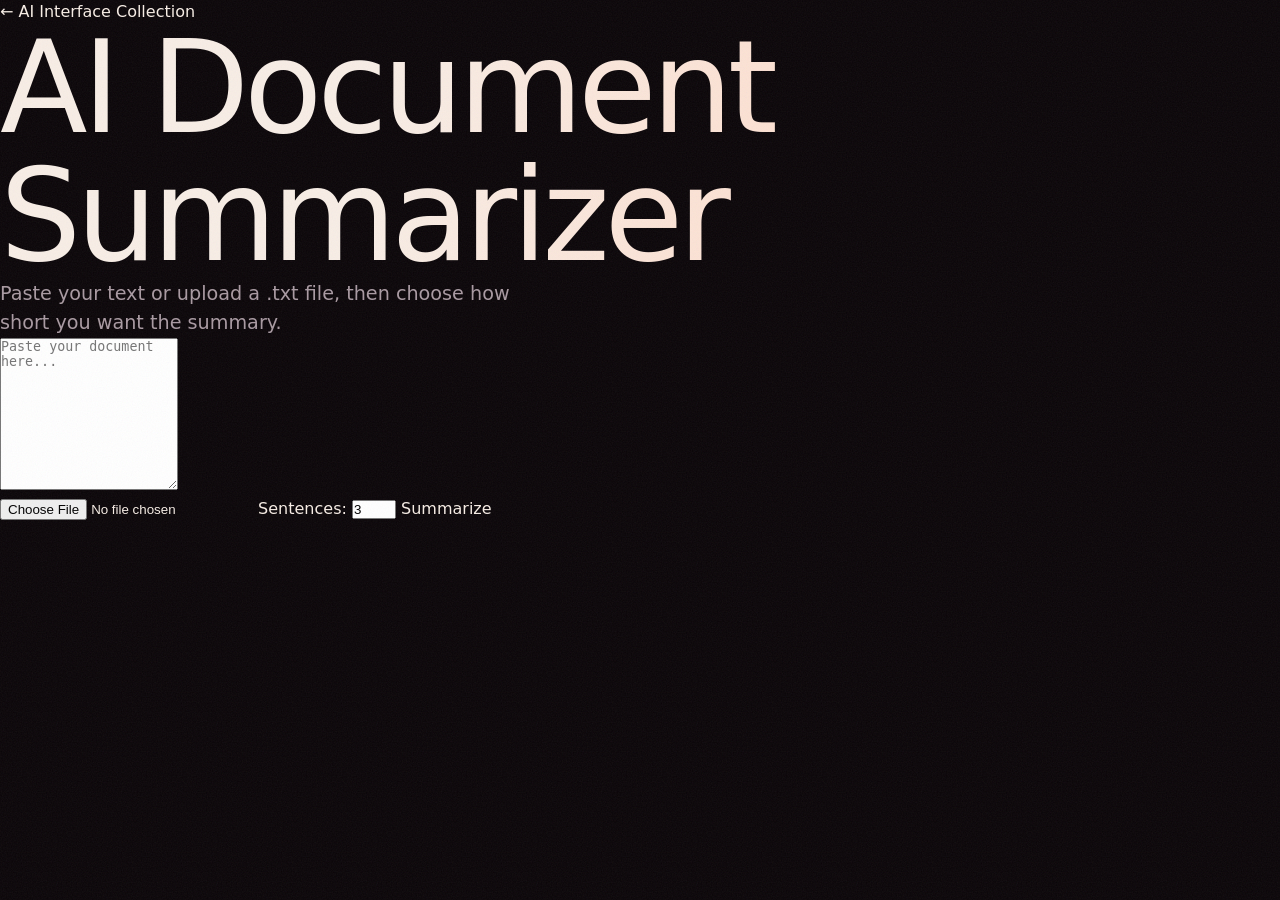
==== commit 717c95ca: "Update index.html" ====
--- a/index.html
+++ b/index.html
@@ -1,194 +1,40 @@
 <!DOCTYPE html>
 <html lang="en">
 <head>
-<meta charset="UTF-8">
-<meta name="viewport" content="width=device-width, initial-scale=1">
-<title>AI Interface Collection</title>
-<link rel="preconnect" href="https://fonts.googleapis.com">
-<link rel="preconnect" href="https://fonts.gstatic.com" crossorigin>
-<link href="https://fonts.googleapis.com/css2?family=Inter+Tight:wght@400;500;600&display=swap" rel="stylesheet">
-<link rel="stylesheet" href="style.css">
+  <meta charset="UTF-8">
+  <meta name="viewport" content="width=device-width, initial-scale=1">
+  <title>AI Document Summarizer</title>
+  <link rel="stylesheet" href="style.css">
 </head>
 <body>
-    <canvas id="bg3d"></canvas>
 
-<!-- NAVIGATION -->
-<header class="nav" id="nav">
-  <a href="#home" class="logo">AI INTERFACE COLLECTION</a>
-  <nav class="links" id="links">
-    <a href="#home">Home</a>
-    <a href="#interfaces">Interfaces</a>
-    <a href="#about">About</a>
-    <a href="#team">Team</a>
-  </nav>
-  <a href="#interfaces" class="pill">Explore →</a>
-  <button class="burger" id="burger" aria-label="Open menu"><span></span><span></span></button>
-</header>
+  <header>
+    <a href="../index.html" class="back">&larr; AI Interface Collection</a>
+  </header>
 
-<main>
-<!-- HERO -->
-<section class="hero" id="home">
-    <div class="aurora"><i></i><i></i><i></i></div>
-  <p class="label">WEB TECHNOLOGY PROJECT / 2026</p>
-  <h1>AI interfaces,<br>designed for<br>what's next.</h1>
-  <div class="hero-row">
-    <p class="lead">A collection of interactive AI interface concepts exploring how people search, create, summarize and understand information.</p>
-    <div class="btns">
-      <a class="btn dark" href="#interfaces">Explore Interfaces →</a>
-      <a class="btn" href="#team">Meet the Team ↗</a>
+  <main>
+    <h1>AI Document Summarizer</h1>
+    <p class="lead">Paste your text or upload a .txt file, then choose how short you want the summary.</p>
+
+    <textarea id="input" rows="10" placeholder="Paste your document here..."></textarea>
+
+    <div class="controls">
+      <input type="file" id="file" accept=".txt">
+
+      <label>
+        Sentences:
+        <input type="number" id="count" min="1" max="10" value="3">
+      </label>
+
+      <button id="go">Summarize</button>
     </div>
-  </div>
 
-  <div class="stage">
-    <div class="panel">
-      <div class="panel-top"><i></i><i></i><i></i><span>AI ASSISTANT</span></div>
-      <div class="panel-body">
-        <h3>Hello, how can I help you today?</h3>
-        <p>Tell me about your project</p>
-      </div>
-      <div class="panel-input"><span>Ask anything...</span><b>→</b></div>
-    </div>
-    <span class="chip c1">AI Search</span>
-    <span class="chip c2">Generate</span>
-    <span class="chip c3">Summarize</span>
-    <span class="chip c4">Analytics</span>
-  </div>
-</section>
+    <section id="result" hidden>
+      <h2>Summary</h2>
+      <p id="summary"></p>
+    </section>
+  </main>
 
-<!-- INTRO -->
-<section class="intro">
-  <p class="label">01 — THE COLLECTION</p>
-  <h2>Five interfaces. Five different ways to interact with AI.</h2>
-  <p class="lead">We designed a collection of AI-inspired interfaces that explore conversation, search, content creation, document understanding and analytics.</p>
-</section>
-
-<!-- PROJECTS -->
-<section class="projects" id="interfaces">
-
-  <article class="project rv">
-    <div class="info">
-      <p class="label">01 / AI ASSISTANT</p>
-      <h2>AI Assistant</h2>
-      <p class="lead">A conversational AI interface combining chat, prompt suggestions, response cards and an interactive sidebar.</p>
-      <a class="btn dark" href="ai-assistant/index.html">Explore Project ↗</a>
-    </div>
-    <div class="shot"><div class="win chat">
-      <aside><i></i><i></i><i></i><i></i></aside>
-      <div class="col">
-        <div class="bub me">Plan my study week</div>
-        <div class="bub ai">Here's a balanced schedule with focus blocks and breaks.</div>
-        <div class="cards"><span class="tag">Mon · Maths</span><span class="tag">Tue · Web Tech</span></div>
-        <div class="field">Ask anything...<b>→</b></div>
-      </div>
-    </div></div>
-  </article>
-
-  <article class="project rev rv">
-    <div class="info">
-      <p class="label">02 / AI SEARCH</p>
-      <h2>AI Search</h2>
-      <p class="lead">An intelligent search experience combining autocomplete, AI-generated summaries and contextual search results.</p>
-      <a class="btn dark" href="ai-search/index.html">Explore Project ↗</a>
-    </div>
-    <div class="shot"><div class="win">
-      <div class="field">how do neural networks learn<b>⌕</b></div>
-      <div class="sum"><small>AI SUMMARY</small><div class="ln" style="--w:95%"></div><div class="ln" style="--w:80%"></div><div class="ln" style="--w:60%"></div></div>
-      <div class="res"><b></b><div class="ln" style="--w:70%"></div></div>
-      <div class="res"><b></b><div class="ln" style="--w:55%"></div></div>
-    </div></div>
-  </article>
-
-  <article class="project rv">
-    <div class="info">
-      <p class="label">03 / AI CREATION</p>
-      <h2>AI Content Generator</h2>
-      <p class="lead">A prompt-driven interface for generating content using different content types and writing styles.</p>
-      <a class="btn dark" href="ai-content-generator/index.html">Explore Project ↗</a>
-    </div>
-    <div class="shot"><div class="win">
-      <div class="field">Write a launch post for my app<b>→</b></div>
-      <div class="cards"><span class="tag on">Blog</span><span class="tag">Email</span><span class="tag">Caption</span></div>
-      <div class="cards"><span class="tag">Formal</span><span class="tag on">Friendly</span></div>
-      <div class="out"><div class="ln" style="--w:100%"></div><div class="ln" style="--w:92%"></div><div class="ln" style="--w:97%"></div><div class="ln" style="--w:48%"></div></div>
-    </div></div>
-  </article>
-
-  <article class="project rev rv">
-    <div class="info">
-      <p class="label">04 / AI DOCUMENTS</p>
-      <h2>AI Document Summarizer</h2>
-      <p class="lead">A document-focused interface that transforms long information into summaries, key points and recommendations.</p>
-      <a class="btn dark" href="ai-document-summarizer/index.html">Explore Project ↗</a>
-    </div>
-    <div class="shot"><div class="win split">
-      <div class="doc"><div class="ln" style="--w:60%"></div><div class="ln" style="--w:100%"></div><div class="ln" style="--w:100%"></div><div class="ln" style="--w:90%"></div><div class="ln" style="--w:100%"></div><div class="ln" style="--w:70%"></div></div>
-      <div class="doc dark-doc"><small>SUMMARY</small><div class="ln" style="--w:90%"></div><div class="ln" style="--w:75%"></div><small>KEY POINTS</small><div class="ln" style="--w:85%"></div><div class="ln" style="--w:65%"></div></div>
-    </div></div>
-  </article>
-
-  <article class="project rv">
-    <div class="info">
-      <p class="label">05 / AI ANALYTICS</p>
-      <h2>AI Analytics Dashboard</h2>
-      <p class="lead">An AI-powered analytics experience where users can ask questions about data and explore generated insights.</p>
-      <a class="btn dark" href="ai-analytics-dashboard/index.html">Explore Project ↗</a>
-    </div>
-    <div class="shot"><div class="win">
-      <div class="field">Why did sales dip in March?<b>→</b></div>
-      <div class="stats"><div><small>Revenue</small><strong>$48k</strong></div><div><small>Users</small><strong>12.4k</strong></div><div><small>Growth</small><strong>+18%</strong></div></div>
-      <div class="bars"><i style="--h:40%"></i><i style="--h:62%"></i><i style="--h:48%"></i><i style="--h:80%"></i><i style="--h:68%"></i><i class="hi" style="--h:94%"></i></div>
-      <div class="insight">AI insight: signups rose 18% after the new onboarding flow.</div>
-    </div></div>
-  </article>
-</section>
-
-<!-- PROCESS -->
-<section class="process">
-  <p class="label">02 — PROCESS</p>
-  <h2>From idea to interface.</h2>
-  <div class="steps">
-    <div class="step rv"><span>01</span><h3>Explore</h3><p>Research modern AI interaction patterns.</p></div>
-    <div class="step rv"><span>02</span><h3>Design</h3><p>Turn those patterns into usable interfaces.</p></div>
-    <div class="step rv"><span>03</span><h3>Build</h3><p>Implement them using HTML, CSS and JavaScript.</p></div>
-  </div>
-</section>
-
-<!-- TEAM -->
-<section class="team" id="team">
-  <p class="label">03 — THE TEAM</p>
-  <h2>Built together.</h2>
-  <ul class="members">
-    <li class="rv"><span>Member 01</span><h3>Team Lead</h3><em>AI Assistant</em></li>
-    <li class="rv"><span>Member 02</span><h3>UI Developer</h3><em>AI Search</em></li>
-    <li class="rv"><span>Member 03</span><h3>UI Developer</h3><em>AI Content Generator</em></li>
-    <li class="rv"><span>Member 04</span><h3>UI Developer</h3><em>AI Document Summarizer</em></li>
-    <li class="rv"><span>Member 05</span><h3>UI Developer</h3><em>AI Analytics Dashboard</em></li>
-  </ul>
-</section>
-
-<!-- ABOUT -->
-<section class="about" id="about">
-  <h2>A small collection exploring a big shift in how we interact with software.</h2>
-  <p class="lead">AI interfaces are changing how users search, create, understand and interact with digital products. This project explores those patterns through five interactive frontend experiences.</p>
-</section>
-
-<!-- CTA -->
-<section class="cta">
-  <div class="cta-box">
-    <h2>Explore the collection.</h2>
-    <p>Five interfaces. One project.</p>
-    <button class="btn light" id="startBtn">Start Exploring →</button>
-  </div>
-</section>
-</main>
-
-<footer>
-  <strong>AI Interface Collection</strong>
-  <span>HTML · CSS · JavaScript</span>
-  <span>Web Technology Project · 2026</span>
-  <button id="toTop">Back to top ↑</button>
-</footer>
-
-<script src="script.js"></script>
+  <script src="script.js"></script>
 </body>
-</html>+</html>
